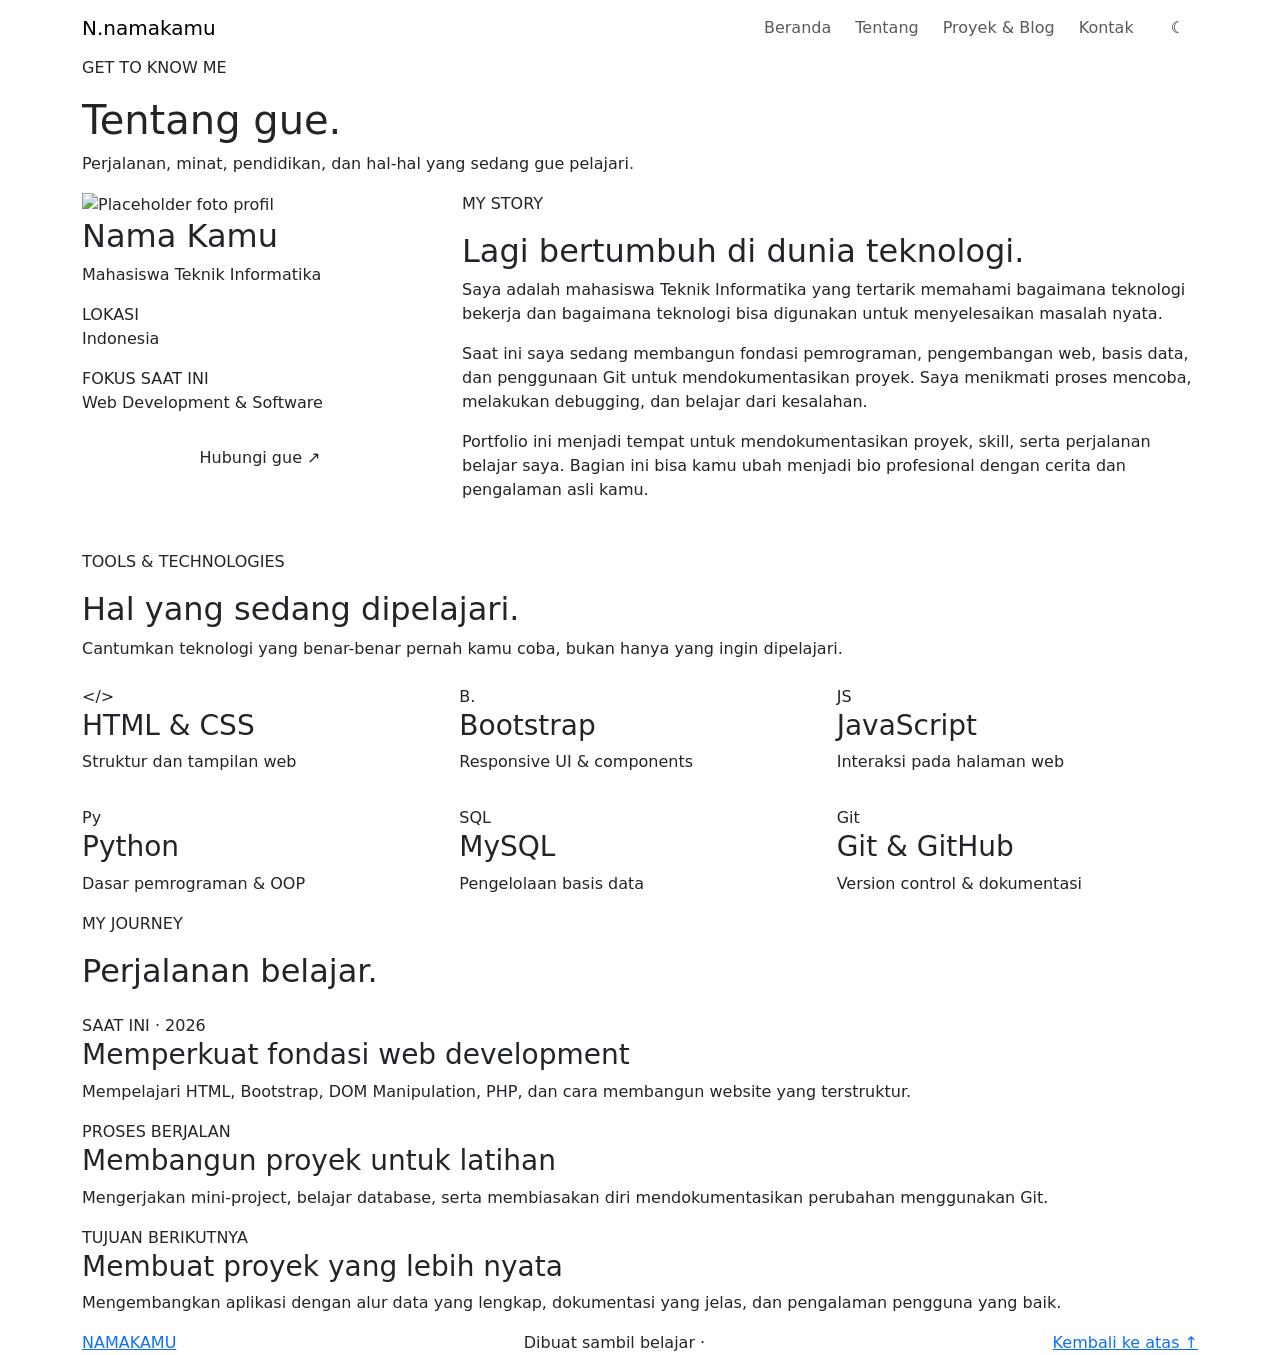
==== about.html @ 3d8d6576 "add file about" ====
<!doctype html>
<html lang="id" data-bs-theme="light">
<head>
  <meta charset="utf-8"><meta name="viewport" content="width=device-width, initial-scale=1">
  <meta name="description" content="Tentang, pendidikan, keahlian, dan perjalanan belajar.">
  <title>Tentang | Nama Kamu — Portfolio</title>
  <link rel="icon" type="image/svg+xml" href="assets/img/favicon.svg">
  <link href="https://cdn.jsdelivr.net/npm/bootstrap@5.3.8/dist/css/bootstrap.min.css" rel="stylesheet">
  <link rel="stylesheet" href="assets/css/style.css">
</head>
<body data-page="about">
  <div class="top-progress" id="topProgress"></div>
  <nav class="navbar navbar-expand-lg site-navbar sticky-top"><div class="container">
    <a class="navbar-brand brand-mark" href="index.html"><span class="brand-symbol">N.</span><span>nama<span class="brand-muted">kamu</span></span></a>
    <button class="navbar-toggler" type="button" data-bs-toggle="collapse" data-bs-target="#mainNav" aria-controls="mainNav" aria-expanded="false" aria-label="Buka navigasi"><span class="navbar-toggler-icon"></span></button>
    <div class="collapse navbar-collapse" id="mainNav"><ul class="navbar-nav ms-auto align-items-lg-center gap-lg-2">
      <li class="nav-item"><a class="nav-link" data-nav="home" href="index.html">Beranda</a></li><li class="nav-item"><a class="nav-link" data-nav="about" href="about.html">Tentang</a></li><li class="nav-item"><a class="nav-link" data-nav="blog" href="blog.html">Proyek & Blog</a></li><li class="nav-item"><a class="nav-link" data-nav="contact" href="kontak.html">Kontak</a></li><li class="nav-item ms-lg-2"><button class="btn btn-theme" type="button" data-theme-toggle aria-label="Ubah tema"><span data-theme-icon>☾</span><span class="d-lg-none ms-2" data-theme-label>Mode gelap</span></button></li>
    </ul></div>
  </div></nav>

  <main>
    <section class="page-hero section-pad"><div class="container"><p class="eyebrow">GET TO KNOW ME</p><h1 class="page-title">Tentang <span class="text-gradient">gue.</span></h1><p class="page-intro">Perjalanan, minat, pendidikan, dan hal-hal yang sedang gue pelajari.</p></div></section>
    <section class="pb-5"><div class="container"><div class="row g-4 align-items-stretch">
      <div class="col-lg-4"><div class="surface-card about-profile h-100"><img src="assets/img/profile-placeholder.svg" alt="Placeholder foto profil" class="about-avatar"><h2>Nama Kamu</h2><p class="muted-copy">Mahasiswa Teknik Informatika</p><div class="profile-divider"></div><p><span class="detail-label">LOKASI</span><br><span>Indonesia</span></p><p><span class="detail-label">FOKUS SAAT INI</span><br><span>Web Development & Software</span></p><a class="btn btn-accent w-100 mt-2" href="kontak.html">Hubungi gue ↗</a></div></div>
      <div class="col-lg-8"><div class="surface-card h-100"><p class="eyebrow">MY STORY</p><h2 class="section-title">Lagi bertumbuh di dunia <span class="text-gradient">teknologi.</span></h2><p>Saya adalah mahasiswa Teknik Informatika yang tertarik memahami bagaimana teknologi bekerja dan bagaimana teknologi bisa digunakan untuk menyelesaikan masalah nyata.</p><p>Saat ini saya sedang membangun fondasi pemrograman, pengembangan web, basis data, dan penggunaan Git untuk mendokumentasikan proyek. Saya menikmati proses mencoba, melakukan debugging, dan belajar dari kesalahan.</p><p class="mb-0">Portfolio ini menjadi tempat untuk mendokumentasikan proyek, skill, serta perjalanan belajar saya. Bagian ini bisa kamu ubah menjadi bio profesional dengan cerita dan pengalaman asli kamu.</p></div></div>
    </div></div></section>

    <section class="section-pad section-tint"><div class="container"><div class="section-heading mb-4"><p class="eyebrow">TOOLS & TECHNOLOGIES</p><h2 class="section-title">Hal yang sedang <span class="text-gradient">dipelajari.</span></h2><p class="section-subtitle">Cantumkan teknologi yang benar-benar pernah kamu coba, bukan hanya yang ingin dipelajari.</p></div><div class="row g-3">
      <div class="col-6 col-md-4"><div class="skill-card"><span class="skill-icon">&lt;/&gt;</span><h3>HTML & CSS</h3><p>Struktur dan tampilan web</p></div></div>
      <div class="col-6 col-md-4"><div class="skill-card"><span class="skill-icon">B.</span><h3>Bootstrap</h3><p>Responsive UI & components</p></div></div>
      <div class="col-6 col-md-4"><div class="skill-card"><span class="skill-icon">JS</span><h3>JavaScript</h3><p>Interaksi pada halaman web</p></div></div>
      <div class="col-6 col-md-4"><div class="skill-card"><span class="skill-icon">Py</span><h3>Python</h3><p>Dasar pemrograman & OOP</p></div></div>
      <div class="col-6 col-md-4"><div class="skill-card"><span class="skill-icon">SQL</span><h3>MySQL</h3><p>Pengelolaan basis data</p></div></div>
      <div class="col-6 col-md-4"><div class="skill-card"><span class="skill-icon">Git</span><h3>Git & GitHub</h3><p>Version control & dokumentasi</p></div></div>
    </div></div></section>

    <section class="section-pad"><div class="container"><div class="section-heading mb-4"><p class="eyebrow">MY JOURNEY</p><h2 class="section-title">Perjalanan <span class="text-gradient">belajar.</span></h2></div><div class="timeline">
      <article class="timeline-item"><span class="timeline-dot"></span><div class="timeline-meta">SAAT INI · 2026</div><h3>Memperkuat fondasi web development</h3><p>Mempelajari HTML, Bootstrap, DOM Manipulation, PHP, dan cara membangun website yang terstruktur.</p></article>
      <article class="timeline-item"><span class="timeline-dot"></span><div class="timeline-meta">PROSES BERJALAN</div><h3>Membangun proyek untuk latihan</h3><p>Mengerjakan mini-project, belajar database, serta membiasakan diri mendokumentasikan perubahan menggunakan Git.</p></article>
      <article class="timeline-item"><span class="timeline-dot"></span><div class="timeline-meta">TUJUAN BERIKUTNYA</div><h3>Membuat proyek yang lebih nyata</h3><p>Mengembangkan aplikasi dengan alur data yang lengkap, dokumentasi yang jelas, dan pengalaman pengguna yang baik.</p></article>
    </div></div></section>
  </main>
  <footer class="site-footer"><div class="container d-flex flex-column flex-md-row align-items-center justify-content-between gap-2"><a class="footer-brand" href="index.html">NAMA<span>KAMU</span></a><p class="mb-0">Dibuat sambil belajar · <span data-year></span></p><a href="#top" class="back-top">Kembali ke atas ↑</a></div></footer>
  <script src="https://cdn.jsdelivr.net/npm/bootstrap@5.3.8/dist/js/bootstrap.bundle.min.js"></script><script src="assets/js/main.js"></script>
</body></html>
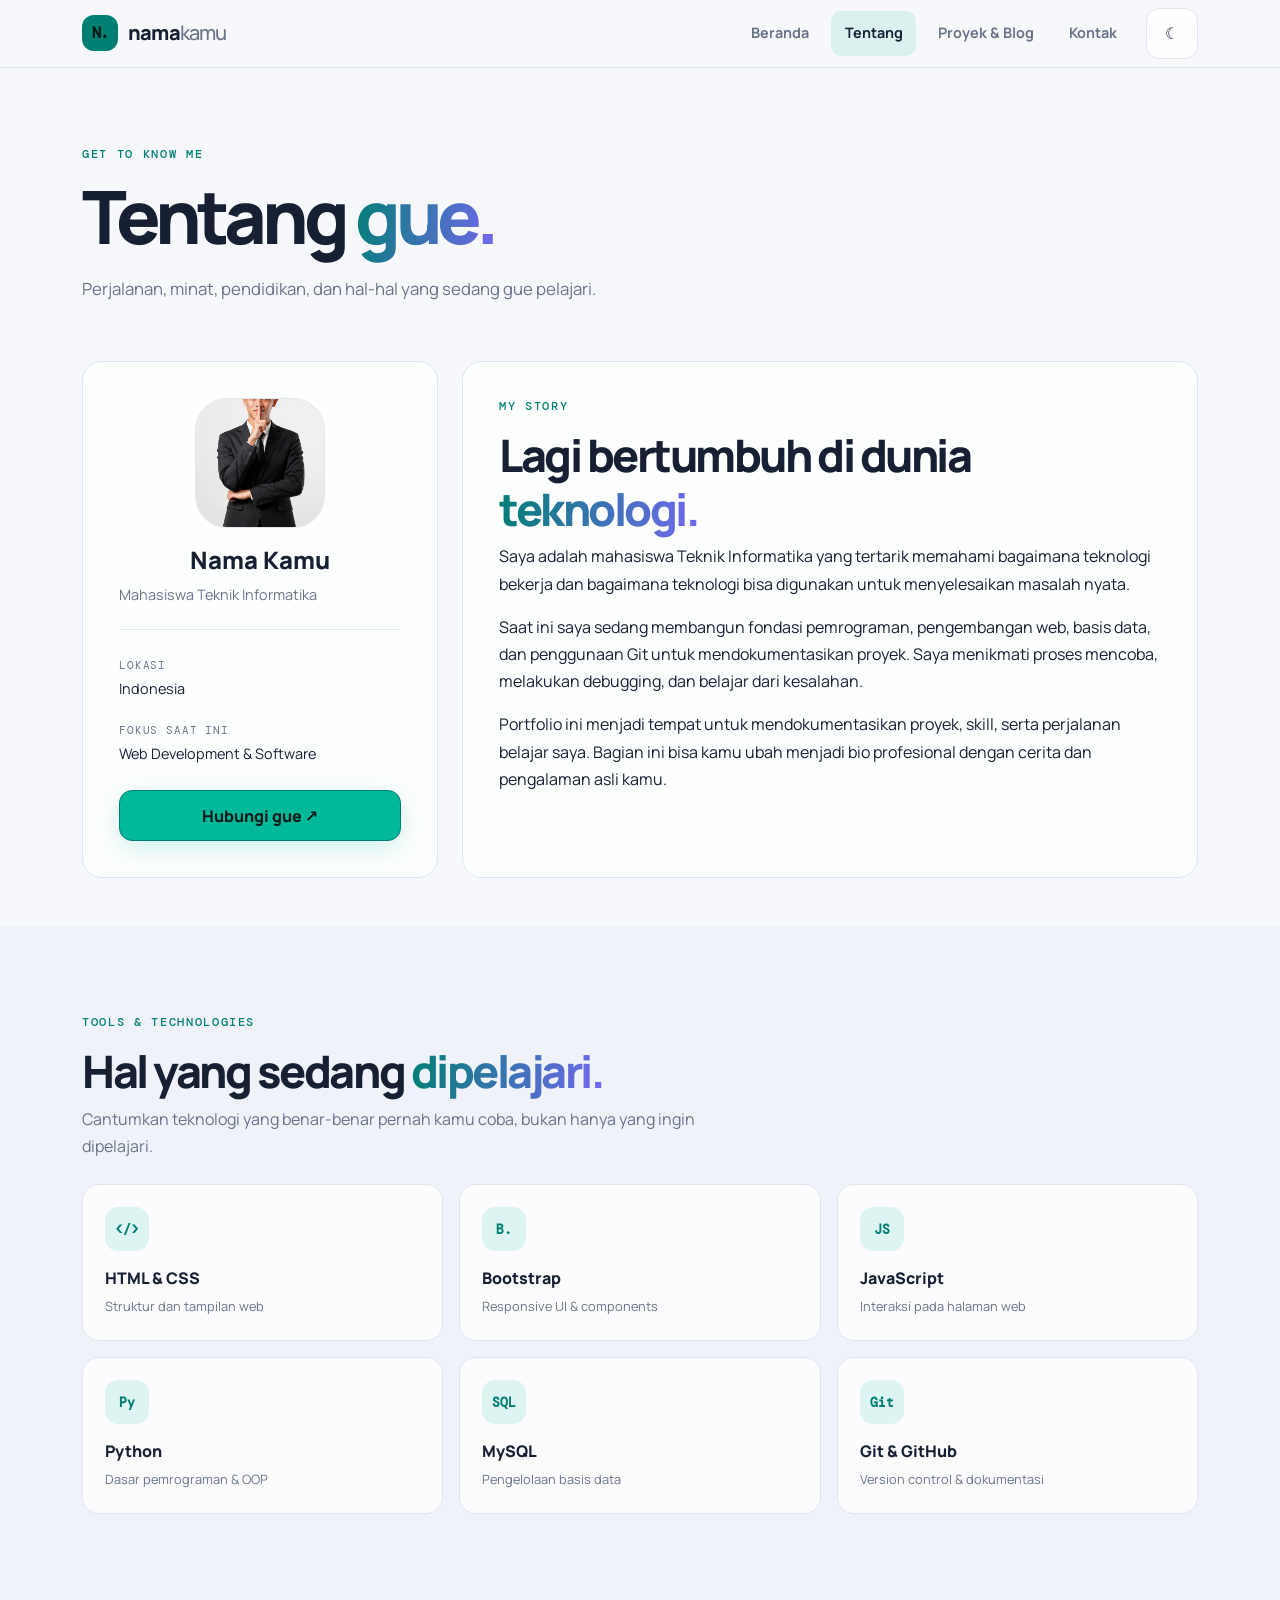
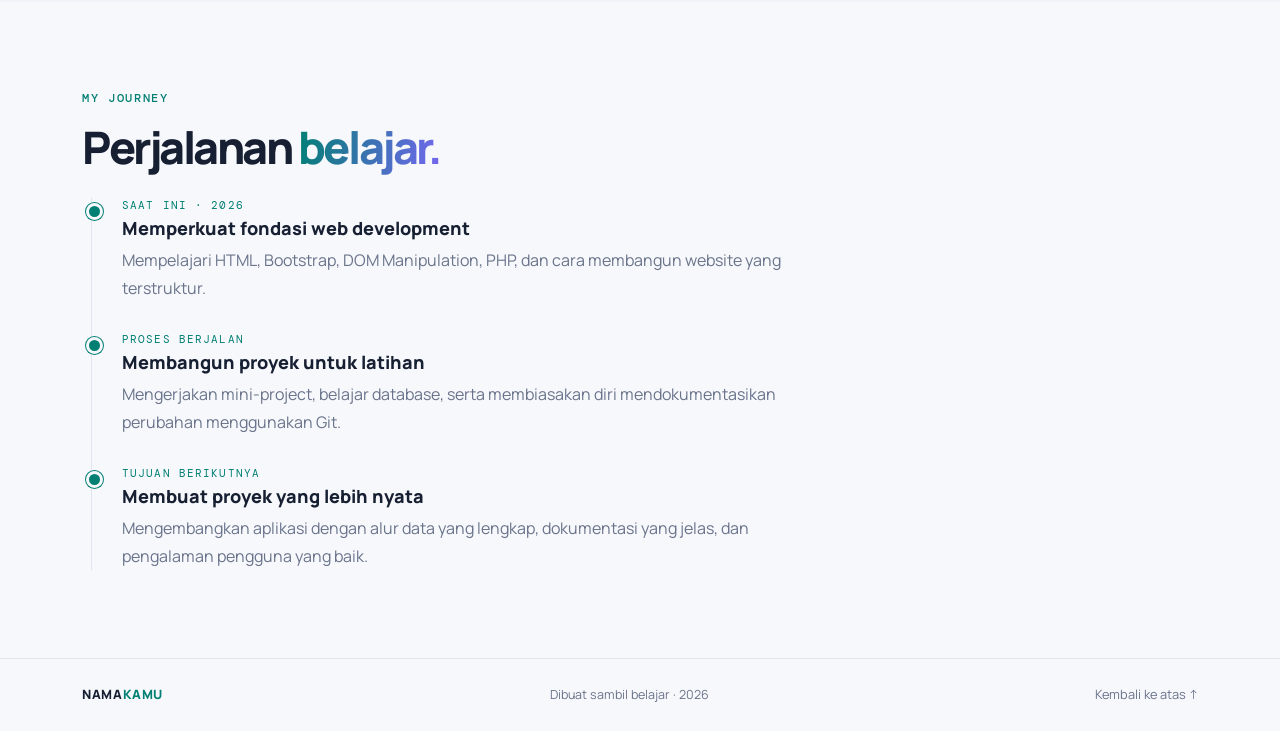
==== commit a7dac7f0: "update CV" ====
--- a/about.html
+++ b/about.html
@@ -4,7 +4,7 @@
   <meta charset="utf-8"><meta name="viewport" content="width=device-width, initial-scale=1">
   <meta name="description" content="Tentang, pendidikan, keahlian, dan perjalanan belajar.">
   <title>Tentang | Nama Kamu — Portfolio</title>
-  <link rel="icon" type="image/svg+xml" href="assets/img/favicon.svg">
+  <link rel="icon" type="image/svg+xml" href="assets/img/logo.webp">
   <link href="https://cdn.jsdelivr.net/npm/bootstrap@5.3.8/dist/css/bootstrap.min.css" rel="stylesheet">
   <link rel="stylesheet" href="assets/css/style.css">
 </head>
@@ -21,7 +21,7 @@
   <main>
     <section class="page-hero section-pad"><div class="container"><p class="eyebrow">GET TO KNOW ME</p><h1 class="page-title">Tentang <span class="text-gradient">gue.</span></h1><p class="page-intro">Perjalanan, minat, pendidikan, dan hal-hal yang sedang gue pelajari.</p></div></section>
     <section class="pb-5"><div class="container"><div class="row g-4 align-items-stretch">
-      <div class="col-lg-4"><div class="surface-card about-profile h-100"><img src="assets/img/profile-placeholder.svg" alt="Placeholder foto profil" class="about-avatar"><h2>Nama Kamu</h2><p class="muted-copy">Mahasiswa Teknik Informatika</p><div class="profile-divider"></div><p><span class="detail-label">LOKASI</span><br><span>Indonesia</span></p><p><span class="detail-label">FOKUS SAAT INI</span><br><span>Web Development & Software</span></p><a class="btn btn-accent w-100 mt-2" href="kontak.html">Hubungi gue ↗</a></div></div>
+      <div class="col-lg-4"><div class="surface-card about-profile h-100"><img src="assets/img/foto-diri.webp" alt="Placeholder foto profil" class="about-avatar"><h2>Nama Kamu</h2><p class="muted-copy">Mahasiswa Teknik Informatika</p><div class="profile-divider"></div><p><span class="detail-label">LOKASI</span><br><span>Indonesia</span></p><p><span class="detail-label">FOKUS SAAT INI</span><br><span>Web Development & Software</span></p><a class="btn btn-accent w-100 mt-2" href="kontak.html">Hubungi gue ↗</a></div></div>
       <div class="col-lg-8"><div class="surface-card h-100"><p class="eyebrow">MY STORY</p><h2 class="section-title">Lagi bertumbuh di dunia <span class="text-gradient">teknologi.</span></h2><p>Saya adalah mahasiswa Teknik Informatika yang tertarik memahami bagaimana teknologi bekerja dan bagaimana teknologi bisa digunakan untuk menyelesaikan masalah nyata.</p><p>Saat ini saya sedang membangun fondasi pemrograman, pengembangan web, basis data, dan penggunaan Git untuk mendokumentasikan proyek. Saya menikmati proses mencoba, melakukan debugging, dan belajar dari kesalahan.</p><p class="mb-0">Portfolio ini menjadi tempat untuk mendokumentasikan proyek, skill, serta perjalanan belajar saya. Bagian ini bisa kamu ubah menjadi bio profesional dengan cerita dan pengalaman asli kamu.</p></div></div>
     </div></div></section>
 
--- a/assets/css/style.css
+++ b/assets/css/style.css
@@ -0,0 +1,124 @@
+@import url('https://fonts.googleapis.com/css2?family=DM+Mono:wght@400;500&family=Manrope:wght@400;500;600;700;800&display=swap');
+
+:root {
+  --site-bg: #f7f8fc;
+  --section-bg: #f0f2f9;
+  --card-bg: rgba(255,255,255,.82);
+  --nav-bg: rgba(247,248,252,.88);
+  --text: #172033;
+  --muted: #69738a;
+  --line: #e1e5ef;
+  --accent: #007f72;
+  --accent-bright: #00b99b;
+  --accent-soft: rgba(0,185,155,.12);
+  --purple: #7467f0;
+  --shadow: 0 20px 60px rgba(35,46,80,.09);
+}
+:root[data-bs-theme="dark"] {
+  --site-bg: #0b1020;
+  --section-bg: #10172b;
+  --card-bg: rgba(21,29,51,.92);
+  --nav-bg: rgba(11,16,32,.88);
+  --text: #edf2ff;
+  --muted: #a3aec6;
+  --line: #28324a;
+  --accent: #55e1c4;
+  --accent-bright: #55e1c4;
+  --accent-soft: rgba(85,225,196,.12);
+  --purple: #9e94ff;
+  --shadow: 0 20px 60px rgba(0,0,0,.2);
+  color-scheme: dark;
+}
+* { box-sizing: border-box; }
+html { scroll-behavior: smooth; scroll-padding-top: 88px; }
+body { margin: 0; background: var(--site-bg); color: var(--text); font-family: 'Manrope', system-ui, -apple-system, sans-serif; line-height: 1.7; transition: background .25s ease, color .25s ease; }
+a { color: inherit; }
+::selection { background: rgba(0,185,155,.25); }
+.top-progress { position: fixed; z-index: 1100; top: 0; left: 0; height: 3px; width: 0; background: linear-gradient(90deg,var(--accent-bright),var(--purple)); }
+.site-navbar { background: var(--nav-bg); backdrop-filter: blur(18px); border-bottom: 1px solid var(--line); }
+.brand-mark { display: inline-flex; align-items: center; gap: 10px; font-weight: 800; letter-spacing: -.04em; color: var(--text); }
+.brand-mark:hover { color: var(--text); }
+.brand-symbol { display: inline-grid; place-items: center; width: 36px; height: 36px; border-radius: 12px; background: var(--accent); color: #071b1b; font-family: 'DM Mono', monospace; font-size: 15px; }
+.brand-muted { color: var(--muted); font-weight: 500; }
+.navbar-nav .nav-link { padding: .65rem .85rem !important; font-size: .9rem; font-weight: 700; color: var(--muted); border-radius: 10px; }
+.navbar-nav .nav-link:hover, .navbar-nav .nav-link.active { color: var(--text); background: var(--accent-soft); }
+.btn-theme { border: 1px solid var(--line); color: var(--text); background: var(--card-bg); border-radius: 12px; min-width: 42px; min-height: 42px; }
+.btn-theme:hover { border-color: var(--accent); color: var(--text); }
+.navbar-toggler { border-color: var(--line); }
+:root[data-bs-theme="dark"] .navbar-toggler-icon { filter: invert(1); }
+.section-pad { padding: 88px 0; }
+.hero-section { position: relative; overflow: hidden; padding: 84px 0 70px; }
+.hero-section::before { content: ''; position: absolute; width: 520px; height: 520px; border-radius: 50%; right: -180px; top: -170px; background: radial-gradient(circle,rgba(0,185,155,.13),transparent 68%); pointer-events: none; }
+.eyebrow { color: var(--accent); font: 500 .74rem/1.5 'DM Mono', monospace; letter-spacing: .14em; margin-bottom: 12px; }
+.status-dot { display: inline-block; width: 8px; height: 8px; flex-shrink: 0; border-radius: 50%; background: #23c89a; box-shadow: 0 0 0 4px rgba(35,200,154,.13); }
+.hero-section .eyebrow { display: inline-flex; align-items: center; gap: 10px; padding: 9px 13px; border: 1px solid var(--line); border-radius: 99px; background: var(--card-bg); letter-spacing: .06em; font-size: .68rem; }
+.hero-kicker { font-size: 1.05rem; color: var(--muted); font-weight: 700; }
+.hero-title { font-size: clamp(2.6rem,5.5vw,4.65rem); font-weight: 800; letter-spacing: -.065em; line-height: 1.12; max-width: 760px; }
+.text-gradient { background: linear-gradient(100deg,var(--accent),var(--purple)); -webkit-background-clip: text; background-clip: text; color: transparent; }
+.typed-wrap { color: var(--muted); font-size: .78em; letter-spacing: -.045em; }
+.typing-caret { display: inline-block; color: var(--accent); margin-left: 3px; animation: blink 1s steps(2,start) infinite; }
+@keyframes blink { to { visibility: hidden; } }
+.hero-copy { max-width: 610px; color: var(--muted); font-size: 1.02rem; }
+.btn { font-weight: 800; border-radius: 13px; padding: .78rem 1.1rem; transition: transform .2s ease, box-shadow .2s ease; }
+.btn:hover { transform: translateY(-2px); }
+.btn-accent { border: 1px solid var(--accent); color: #071b1b; background: var(--accent-bright); box-shadow: 0 8px 25px rgba(0,185,155,.18); }
+:root[data-bs-theme="dark"] .btn-accent { color: #071b1b; }
+.btn-accent:hover, .btn-accent:focus { color: #071b1b; background: var(--accent); border-color: var(--accent); box-shadow: 0 12px 30px rgba(0,185,155,.22); }
+.btn-outline-soft { border: 1px solid var(--line); background: var(--card-bg); color: var(--text); }
+.btn-outline-soft:hover { border-color: var(--accent); color: var(--text); background: var(--accent-soft); }
+.social-row { display: flex; align-items: center; gap: 12px; flex-wrap: wrap; font-size: .88rem; font-weight: 700; }
+.social-row a { color: var(--muted); text-decoration: none; }
+.social-row a:hover, .text-link:hover { color: var(--accent); }
+.social-separator { color: var(--line); }
+.hero-visual { position: relative; width: min(100%,400px); min-height: 425px; display: grid; place-items: center; }
+.visual-orbit { position: absolute; border: 1px solid var(--line); border-radius: 50%; transform: rotate(-25deg); }
+.orbit-one { width: 375px; height: 340px; }
+.orbit-two { width: 320px; height: 390px; border-color: rgba(116,103,240,.32); transform: rotate(35deg); }
+.profile-card { position: relative; z-index: 2; width: min(78%,300px); overflow: hidden; border: 1px solid var(--line); border-radius: 24px; background: var(--card-bg); backdrop-filter: blur(20px); box-shadow: var(--shadow); transform: rotate(2deg); }
+.profile-card-top { height: 38px; padding: 0 13px; display: flex; align-items: center; gap: 5px; border-bottom: 1px solid var(--line); }
+.profile-card-top > span { width: 7px; height: 7px; border-radius: 50%; background: #ff7f79; }
+.profile-card-top > span:nth-child(2) { background: #f7c65c; }.profile-card-top > span:nth-child(3) { background: #4bcea7; }
+.profile-card-top small { margin-left: auto; font: 10px 'DM Mono',monospace; letter-spacing: .08em; color: var(--muted); }
+.profile-photo { display: block; width: 100%; height: 190px; object-fit: cover; background: linear-gradient(135deg,#d4faf0,#e1deff); }
+.profile-card-body { padding: 21px; }
+.mini-label { color: var(--accent); font: 500 .65rem 'DM Mono',monospace; letter-spacing: .13em; }
+.profile-card-body h2 { margin: 7px 0 2px; font-size: 1.55rem; font-weight: 800; letter-spacing: -.05em; }
+.profile-card-body p { margin-bottom: 15px; color: var(--muted); font-size: .8rem; }
+.mini-chip-row { display: flex; flex-wrap: wrap; gap: 6px; }
+.mini-chip-row span, .tag-row span { padding: 4px 8px; border: 1px solid var(--line); border-radius: 7px; color: var(--muted); font: .65rem 'DM Mono',monospace; }
+.floating-note { position: absolute; z-index: 4; display: flex; align-items: center; gap: 10px; padding: 12px 14px; border: 1px solid var(--line); border-radius: 15px; background: var(--card-bg); box-shadow: var(--shadow); font-size: .75rem; }
+.note-code { top: 36px; right: -4px; }.note-icon { display: grid; place-items: center; width: 37px; height: 37px; background: var(--accent-soft); color: var(--accent); border-radius: 11px; font: 700 .95rem 'DM Mono',monospace; }
+.floating-note strong, .floating-note small { display: block; }.floating-note small { color: var(--muted); margin-top: 1px; }.note-status { bottom: 36px; left: -14px; }
+.stats-panel { overflow: hidden; border: 1px solid var(--line); background: var(--card-bg); border-radius: 18px; box-shadow: var(--shadow); }
+.stat-item { padding: 23px 12px; display: flex; flex-direction: column; gap: 3px; }.stat-item + .stat-item { border-left: 1px solid var(--line); }.stat-item strong { font-size: 1.65rem; letter-spacing: -.05em; }.stat-item span { color: var(--muted); font-size: .76rem; }
+.section-tint { background: var(--section-bg); }
+.section-title { font-size: clamp(1.85rem,4vw,2.8rem); font-weight: 800; letter-spacing: -.055em; line-height: 1.2; }
+.section-subtitle, .muted-copy { color: var(--muted); }
+.section-subtitle { max-width: 670px; }
+.text-link { display: inline-flex; align-items: center; gap: 8px; font-weight: 800; font-size: .88rem; text-decoration: none; color: var(--text); transition: color .2s ease; }
+.project-card { overflow: hidden; border: 1px solid var(--line); border-radius: 19px; background: var(--card-bg); box-shadow: 0 4px 20px rgba(20,32,60,.025); transition: transform .25s ease, box-shadow .25s ease, border-color .25s ease; }
+.project-card:hover { transform: translateY(-6px); border-color: rgba(0,185,155,.45); box-shadow: var(--shadow); }
+.project-art { position: relative; height: 205px; display: grid; place-items: center; overflow: hidden; }
+.art-purple { background: linear-gradient(135deg,#dfdcff,#c6c7ff); }.art-green { background: linear-gradient(135deg,#c7f6e7,#b4ebdc); }.art-orange { background: linear-gradient(135deg,#ffe1c7,#ffd2bc); }.art-blue { background: linear-gradient(135deg,#c5e7ff,#d9ddff); }.art-yellow { background: linear-gradient(135deg,#fff0ba,#ffe0a4); }.art-pink { background: linear-gradient(135deg,#ffd5e7,#dfd5ff); }
+.art-label { position: absolute; top: 15px; left: 16px; font: 500 .62rem 'DM Mono',monospace; color: #24304b; letter-spacing: .1em; }
+.art-window { width: 68%; min-height: 122px; border: 1px solid rgba(45,45,88,.17); border-radius: 11px; background: rgba(255,255,255,.75); box-shadow: 0 15px 25px rgba(61,58,120,.12); padding: 12px; transform: rotate(-3deg); }
+.art-window i { display: inline-block; width: 5px; height: 5px; margin-right: 3px; border-radius: 50%; background: #a9a7df; }.art-lines { width: 52%; height: 8px; margin: 15px 0 10px; border-radius: 10px; background: #9692e9; }.art-blocks { display: flex; gap: 7px; }.art-blocks b { display: block; height: 36px; flex: 1; border-radius: 5px; background: #e5e2ff; }.art-blocks b:nth-child(2) { background: #b7eee1; }.art-blocks b:nth-child(3) { background: #ffd3b6; }
+.terminal-art { width: 72%; padding: 18px; border-radius: 11px; background: #142a2a; color: #e1fff4; box-shadow: 0 15px 26px rgba(30,90,75,.2); font: .69rem/1.9 'DM Mono',monospace; transform: rotate(2deg); }.terminal-art > span { color: #59e3ac; }.terminal-art > b { color: #82cfc0; font-weight: 400; }.terminal-row { height: 5px; margin-top: 8px; border-radius: 9px; background: #315957; width: 90%; }.terminal-row.short { width: 58%; }
+.book-art { position: relative; width: 170px; height: 135px; }.book { position: absolute; bottom: 5px; width: 69px; height: 100px; border-radius: 4px 8px 8px 4px; box-shadow: 7px 8px 10px rgba(91,51,28,.15); border-left: 7px solid rgba(0,0,0,.12); }.book-a { left: 10px; transform: rotate(-12deg); background: #5147a5; }.book-b { left: 53px; bottom: 10px; transform: rotate(1deg); background: #f8a56b; }.book-c { left: 98px; transform: rotate(12deg); background: #3a8f80; }
+.browser-art { width: 69%; height: 127px; position: relative; background: rgba(255,255,255,.85); border: 1px solid rgba(43,61,97,.16); border-radius: 10px; box-shadow: 0 14px 24px rgba(43,61,97,.12); transform: rotate(3deg); }.browser-head { height: 18px; border-bottom: 1px solid #dfe3ee; }.browser-avatar { margin: 15px; float: left; width: 42px; height: 42px; border-radius: 50%; background: linear-gradient(135deg,#a7e9d8,#aba2f5); }.browser-lines { padding-top: 16px; }.browser-lines i { display: block; width: 54%; height: 5px; border-radius: 9px; background: #ccd2e6; margin-bottom: 7px; }.browser-lines i:first-child { width: 70%; background: #8c85e7; }
+.notes-art { display: flex; flex-direction: column; width: 62%; min-height: 123px; padding: 15px 20px; border-radius: 8px; background: #fffdf5; color: #32384b; box-shadow: 0 12px 22px rgba(101,78,28,.12); transform: rotate(-3deg); }.notes-art b { font: 1.15rem 'DM Mono',monospace; color: #8475d6; }.notes-art span { font-weight: 800; font-size: .85rem; margin-bottom: 6px; }.notes-art i { display: block; width: 90%; height: 4px; background: #e8e4d5; border-radius: 5px; margin: 4px 0; }.notes-art i:last-child { width: 60%; }
+.project-content { padding: 21px; }.tag-row { display: flex; gap: 6px; flex-wrap: wrap; margin-bottom: 13px; }.project-content h2, .project-content h3 { font-size: 1.15rem; letter-spacing: -.025em; font-weight: 800; }.project-content p { min-height: 70px; color: var(--muted); font-size: .87rem; }.project-actions { display: flex; justify-content: space-between; align-items: center; flex-wrap: wrap; gap: 12px; margin-top: 18px; }.code-link { font-size: .78rem; color: var(--muted); text-decoration: none; }
+.quote-card { padding: 30px; border-radius: 21px; background: var(--card-bg); border: 1px solid var(--line); }.quote-mark { color: var(--accent); display: block; font-size: 4rem; height: 50px; line-height: 1; font-family: Georgia,serif; }.quote-card p { font-size: 1.25rem; line-height: 1.5; font-weight: 800; letter-spacing: -.03em; }.quote-caption { color: var(--muted); font: .72rem 'DM Mono',monospace; }
+.contact-banner { padding: clamp(25px,5vw,48px); border: 1px solid var(--line); border-radius: 24px; background: linear-gradient(115deg,var(--card-bg),var(--accent-soft)); }
+.contact-banner h2 { font-size: clamp(1.5rem,3vw,2.25rem); font-weight: 800; letter-spacing: -.05em; }
+.site-footer { border-top: 1px solid var(--line); padding: 25px 0; font-size: .8rem; color: var(--muted); }.footer-brand { text-decoration: none; font-weight: 800; letter-spacing: .05em; color: var(--text); }.footer-brand span { color: var(--accent); }.site-footer p { font-size: .78rem; }.back-top { color: var(--muted); text-decoration: none; }.back-top:hover { color: var(--accent); }
+.page-hero { padding: 78px 0 42px; }.page-title { font-size: clamp(2.7rem,6vw,4.6rem); font-weight: 800; letter-spacing: -.07em; line-height: 1.1; }.page-intro { max-width: 650px; color: var(--muted); font-size: 1.05rem; margin-top: 18px; }
+.surface-card { border: 1px solid var(--line); border-radius: 20px; padding: clamp(22px,3.5vw,36px); background: var(--card-bg); }.about-profile { text-align: center; }.about-avatar { width: 130px; height: 130px; object-fit: cover; border-radius: 32px; border: 1px solid var(--line); margin: 0 auto 18px; }.about-profile h2 { font-size: 1.5rem; font-weight: 800; }.profile-divider { height: 1px; background: var(--line); margin: 22px 0; }.about-profile p { text-align: left; font-size: .9rem; }.detail-label { color: var(--muted); font: .67rem 'DM Mono',monospace; letter-spacing: .08em; }
+.skill-card { height: 100%; padding: 22px; border: 1px solid var(--line); border-radius: 17px; background: var(--card-bg); transition: transform .2s ease,border-color .2s ease; }.skill-card:hover { transform: translateY(-4px); border-color: var(--accent); }.skill-icon { display: grid; place-items: center; width: 44px; height: 44px; margin-bottom: 18px; border-radius: 13px; color: var(--accent); background: var(--accent-soft); font: 700 .82rem 'DM Mono',monospace; }.skill-card h3 { font-size: 1rem; font-weight: 800; }.skill-card p { color: var(--muted); font-size: .8rem; margin: 0; }
+.timeline { max-width: 800px; border-left: 1px solid var(--line); margin-left: 9px; padding-left: 30px; }.timeline-item { position: relative; padding-bottom: 30px; }.timeline-item:last-child { padding-bottom: 0; }.timeline-dot { position: absolute; left: -36px; top: 5px; width: 11px; height: 11px; border: 3px solid var(--site-bg); box-sizing: content-box; border-radius: 50%; background: var(--accent); box-shadow: 0 0 0 1px var(--accent); }.timeline-meta { font: .7rem 'DM Mono',monospace; letter-spacing: .1em; color: var(--accent); margin-bottom: 6px; }.timeline-item h3 { font-size: 1.13rem; font-weight: 800; }.timeline-item p { color: var(--muted); margin-bottom: 0; max-width: 680px; }
+.filter-toolbar { border-bottom: 1px solid var(--line); padding-bottom: 20px; }.filter-group { display: flex; flex-wrap: wrap; gap: 8px; }.filter-btn { border: 1px solid var(--line); border-radius: 999px; padding: 8px 15px; color: var(--muted); background: var(--card-bg); font-size: .82rem; font-weight: 800; }.filter-btn:hover,.filter-btn.is-active { border-color: var(--accent); color: var(--text); background: var(--accent-soft); }.project-item[hidden] { display: none !important; }.empty-state { padding: 28px; text-align: center; border: 1px dashed var(--line); border-radius: 16px; color: var(--muted); }
+.contact-info-card { padding: clamp(22px,3.5vw,36px); border: 1px solid var(--line); border-radius: 20px; background: var(--section-bg); }.contact-info-card h2 { font-size: 1.5rem; font-weight: 800; }.contact-detail { display: flex; align-items: center; gap: 13px; padding: 18px 0; border-bottom: 1px solid var(--line); }.contact-icon { display: grid; place-items: center; flex: 0 0 42px; height: 42px; border: 1px solid var(--line); border-radius: 12px; color: var(--accent); background: var(--card-bg); font: 700 .83rem 'DM Mono',monospace; }.contact-detail div { min-width: 0; flex: 1; }.contact-detail small { display: block; font: .65rem 'DM Mono',monospace; color: var(--muted); letter-spacing: .1em; margin-bottom: 3px; }.contact-detail a { text-decoration: none; font-size: .84rem; font-weight: 800; overflow-wrap: anywhere; }.contact-detail a:hover { color: var(--accent); }.copy-btn { border: 1px solid var(--line); border-radius: 9px; color: var(--muted); background: var(--card-bg); width: 35px; height: 35px; }.copy-btn:hover { color: var(--accent); border-color: var(--accent); }.availability-note { display: flex; align-items: center; gap: 10px; margin-top: 24px; padding: 13px; border-radius: 12px; background: var(--accent-soft); color: var(--text); font-size: .78rem; }.copy-feedback { color: var(--accent); margin-top: 9px; }
+.form-label { font-size: .83rem; font-weight: 800; }.custom-input { border-color: var(--line); border-radius: 12px; padding: 12px 14px; background-color: var(--site-bg); color: var(--text); }.custom-input:focus { background-color: var(--site-bg); color: var(--text); border-color: var(--accent); box-shadow: 0 0 0 .2rem var(--accent-soft); }.custom-input::placeholder { color: var(--muted); opacity: .75; }.form-control.is-invalid,.was-validated .form-control:invalid { border-color: #dc5261; }
+@media (max-width: 991.98px) { .section-pad { padding: 68px 0; }.hero-section { padding-top: 58px; }.hero-visual { min-height: 385px; }.note-code { right: 0; }.note-status { left: 0; }.navbar-collapse { padding: 10px 0 14px; }.navbar-nav .nav-link { padding-left: 12px !important; } }
+@media (max-width: 575.98px) { .section-pad { padding: 55px 0; }.hero-section { padding-top: 42px; }.hero-title { font-size: clamp(2.45rem,12vw,3.55rem); }.hero-visual { min-height: 350px; }.profile-card { width: 76%; }.profile-photo { height: 160px; }.orbit-one { width: 300px; height: 290px; }.orbit-two { width: 260px; height: 330px; }.floating-note { padding: 9px 10px; }.note-code { top: 20px; right: -2px; }.note-status { bottom: 22px; left: -2px; }.stat-item { padding: 18px 5px; }.stat-item strong { font-size: 1.3rem; }.stat-item span { font-size: .65rem; }.project-content p { min-height: 0; }.page-hero { padding: 54px 0 30px; } }
+@media (prefers-reduced-motion: reduce) { *,*::before,*::after { scroll-behavior: auto !important; animation-duration: .01ms !important; animation-iteration-count: 1 !important; transition-duration: .01ms !important; } }
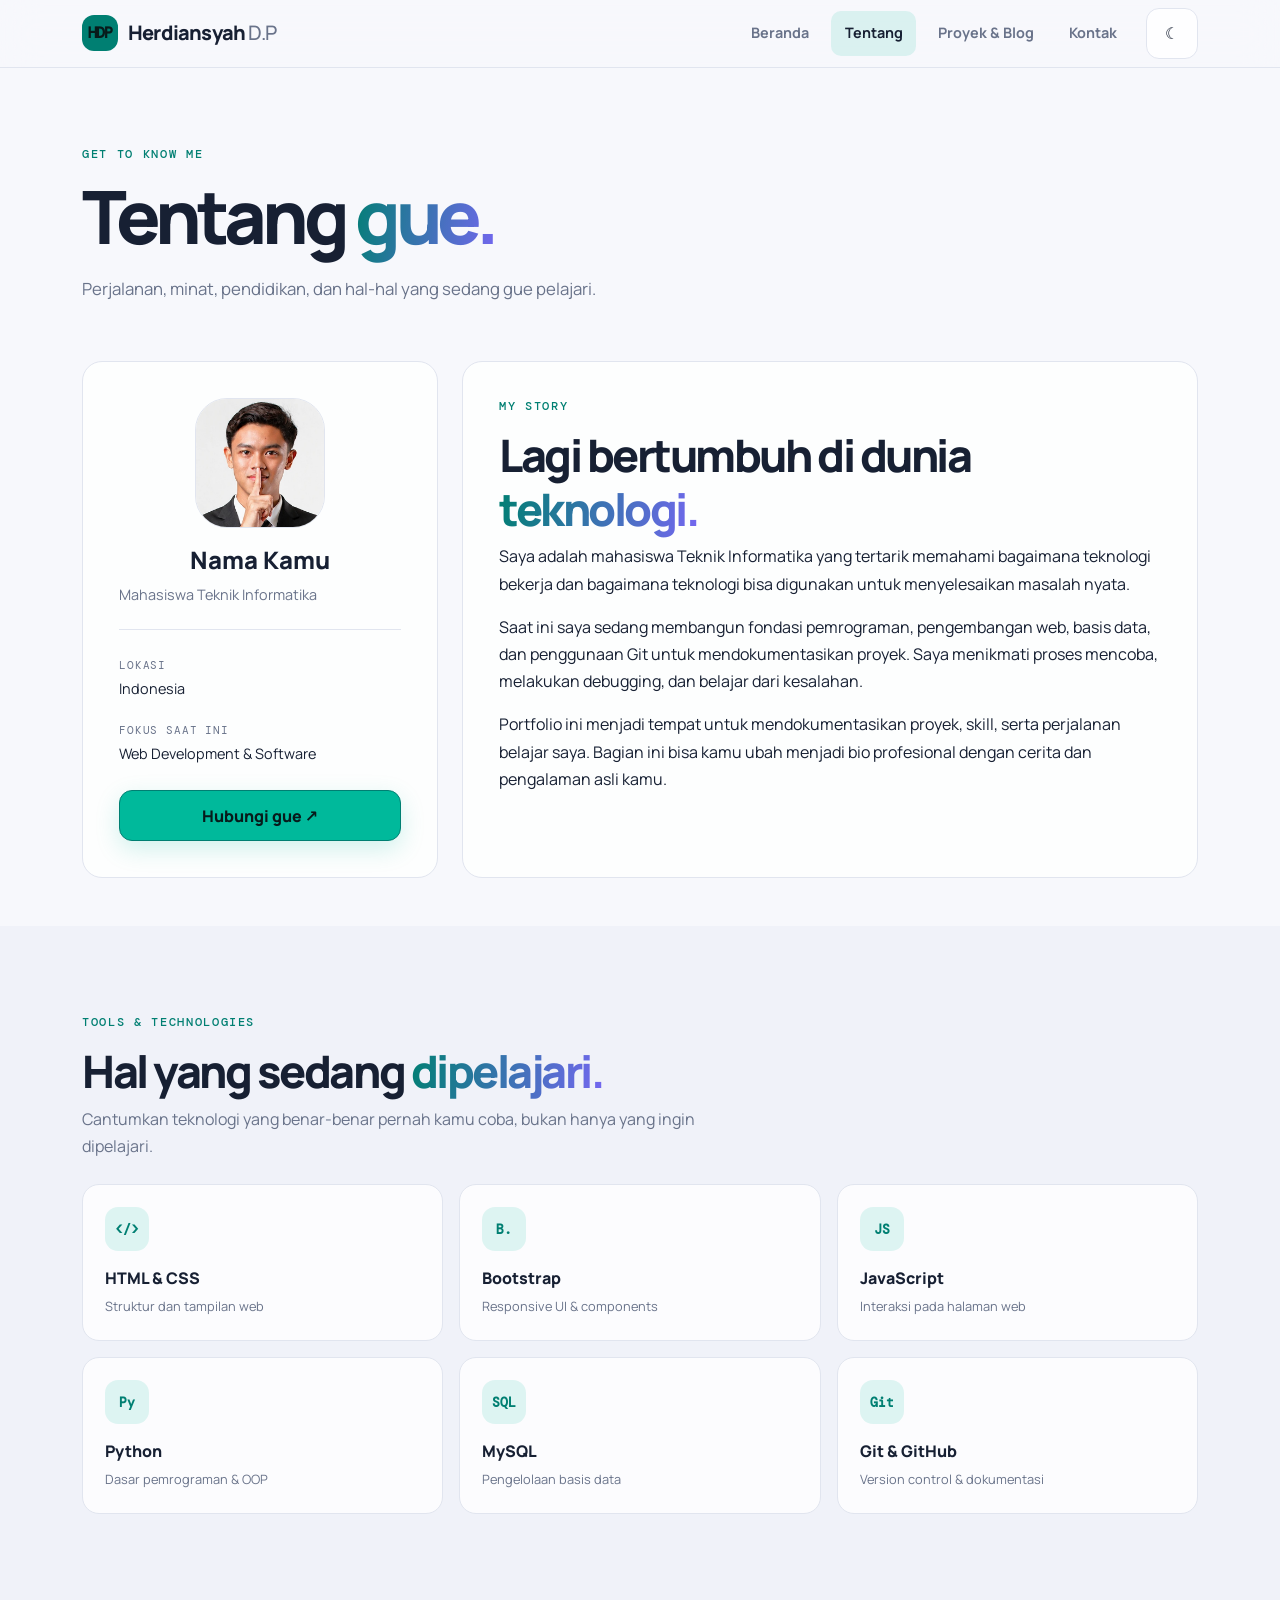
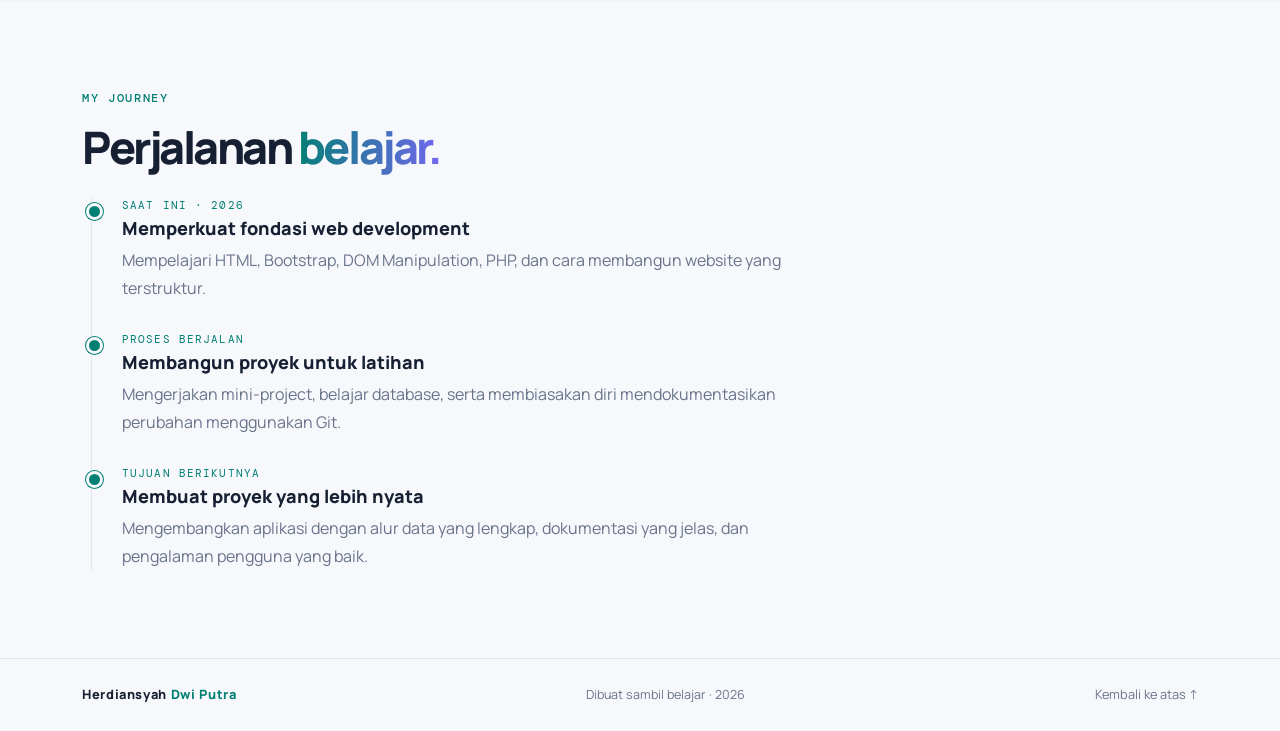
==== commit 66042af3: "update about" ====
--- a/about.html
+++ b/about.html
@@ -3,15 +3,15 @@
 <head>
   <meta charset="utf-8"><meta name="viewport" content="width=device-width, initial-scale=1">
   <meta name="description" content="Tentang, pendidikan, keahlian, dan perjalanan belajar.">
-  <title>Tentang | Nama Kamu — Portfolio</title>
-  <link rel="icon" type="image/svg+xml" href="assets/img/logo.webp">
+  <title>Tentang | CV — Portfolio</title>
+  <link rel="icon" type="image/svg+xml" href="assets/img/logo.svg">
   <link href="https://cdn.jsdelivr.net/npm/bootstrap@5.3.8/dist/css/bootstrap.min.css" rel="stylesheet">
   <link rel="stylesheet" href="assets/css/style.css">
 </head>
 <body data-page="about">
   <div class="top-progress" id="topProgress"></div>
   <nav class="navbar navbar-expand-lg site-navbar sticky-top"><div class="container">
-    <a class="navbar-brand brand-mark" href="index.html"><span class="brand-symbol">N.</span><span>nama<span class="brand-muted">kamu</span></span></a>
+    <a class="navbar-brand brand-mark" href="index.html"><span class="brand-symbol">HDP</span><span>Herdiansyah <span class="brand-muted">D.P</span></span></a>
     <button class="navbar-toggler" type="button" data-bs-toggle="collapse" data-bs-target="#mainNav" aria-controls="mainNav" aria-expanded="false" aria-label="Buka navigasi"><span class="navbar-toggler-icon"></span></button>
     <div class="collapse navbar-collapse" id="mainNav"><ul class="navbar-nav ms-auto align-items-lg-center gap-lg-2">
       <li class="nav-item"><a class="nav-link" data-nav="home" href="index.html">Beranda</a></li><li class="nav-item"><a class="nav-link" data-nav="about" href="about.html">Tentang</a></li><li class="nav-item"><a class="nav-link" data-nav="blog" href="blog.html">Proyek & Blog</a></li><li class="nav-item"><a class="nav-link" data-nav="contact" href="kontak.html">Kontak</a></li><li class="nav-item ms-lg-2"><button class="btn btn-theme" type="button" data-theme-toggle aria-label="Ubah tema"><span data-theme-icon>☾</span><span class="d-lg-none ms-2" data-theme-label>Mode gelap</span></button></li>
@@ -40,6 +40,6 @@
       <article class="timeline-item"><span class="timeline-dot"></span><div class="timeline-meta">TUJUAN BERIKUTNYA</div><h3>Membuat proyek yang lebih nyata</h3><p>Mengembangkan aplikasi dengan alur data yang lengkap, dokumentasi yang jelas, dan pengalaman pengguna yang baik.</p></article>
     </div></div></section>
   </main>
-  <footer class="site-footer"><div class="container d-flex flex-column flex-md-row align-items-center justify-content-between gap-2"><a class="footer-brand" href="index.html">NAMA<span>KAMU</span></a><p class="mb-0">Dibuat sambil belajar · <span data-year></span></p><a href="#top" class="back-top">Kembali ke atas ↑</a></div></footer>
+  <footer class="site-footer"><div class="container d-flex flex-column flex-md-row align-items-center justify-content-between gap-2"><a class="footer-brand" href="index.html">Herdiansyah <span>Dwi Putra</span></a><p class="mb-0">Dibuat sambil belajar · <span data-year></span></p><a href="#top" class="back-top">Kembali ke atas ↑</a></div></footer>
   <script src="https://cdn.jsdelivr.net/npm/bootstrap@5.3.8/dist/js/bootstrap.bundle.min.js"></script><script src="assets/js/main.js"></script>
 </body></html>
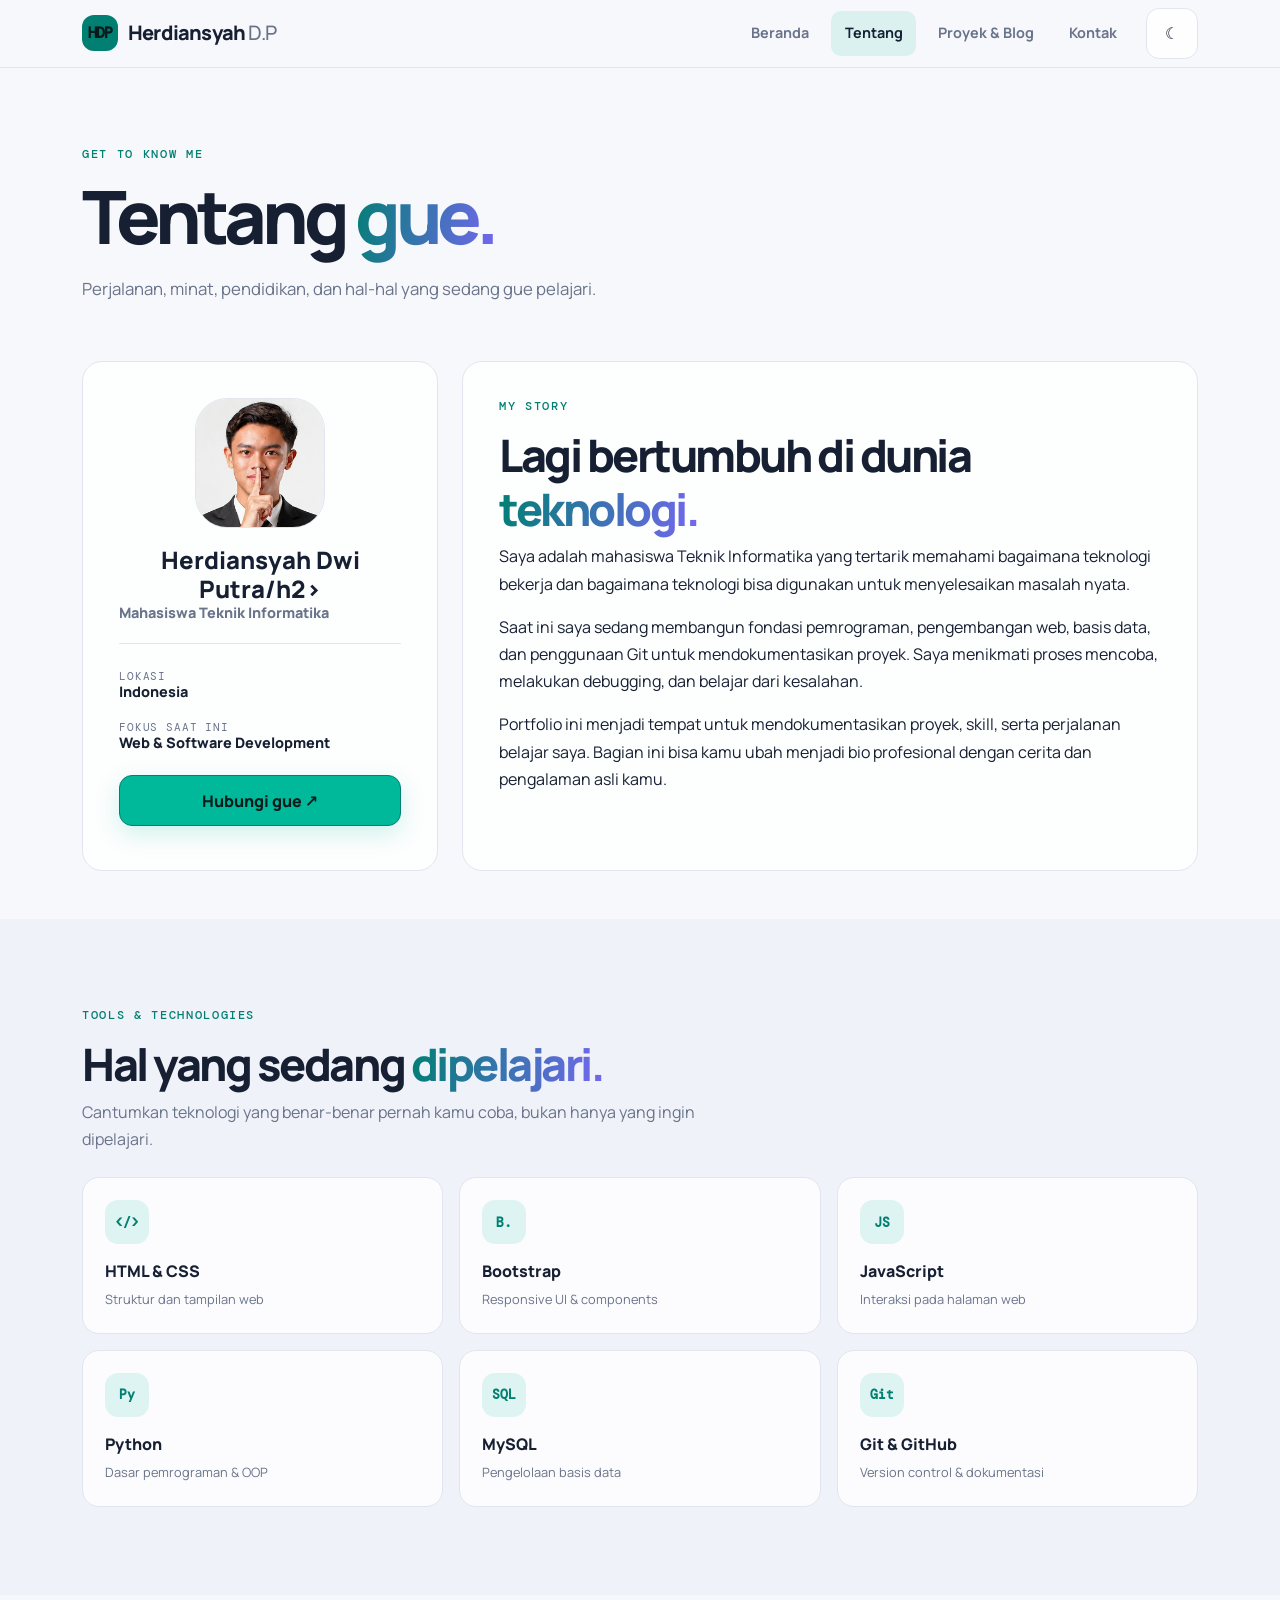
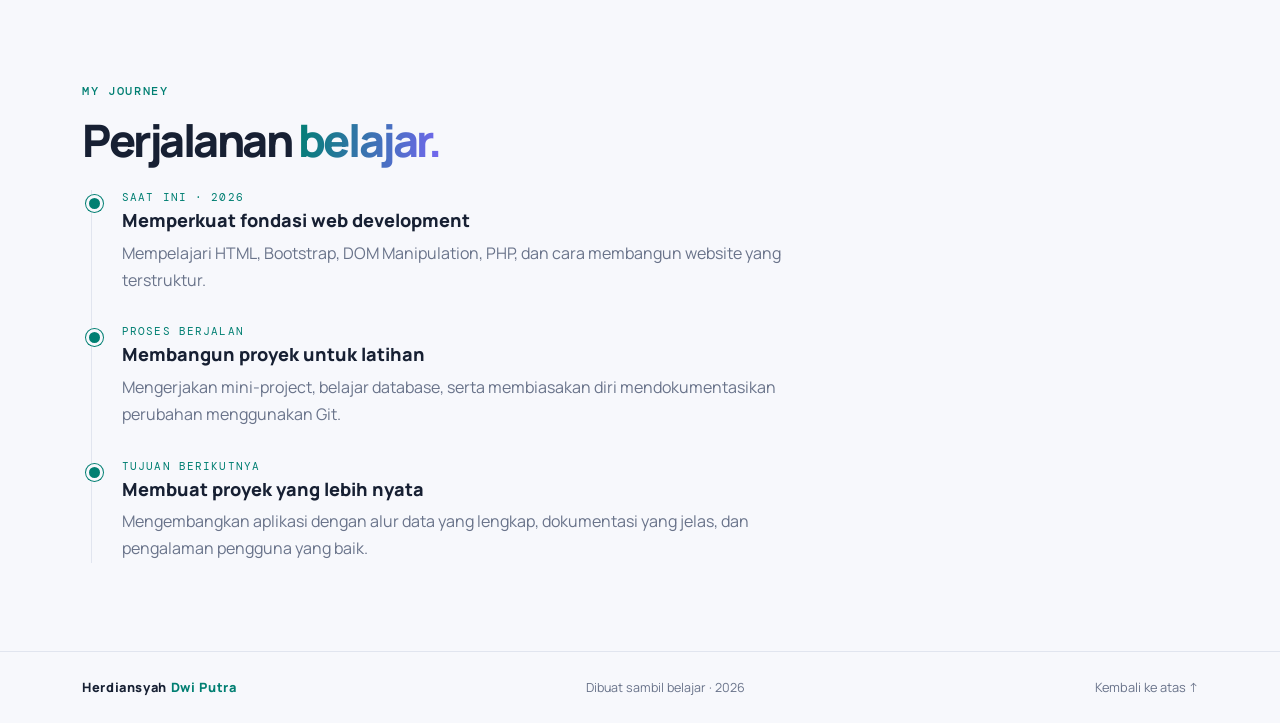
==== commit 5d1acfc0: "update about 1" ====
--- a/about.html
+++ b/about.html
@@ -21,7 +21,7 @@
   <main>
     <section class="page-hero section-pad"><div class="container"><p class="eyebrow">GET TO KNOW ME</p><h1 class="page-title">Tentang <span class="text-gradient">gue.</span></h1><p class="page-intro">Perjalanan, minat, pendidikan, dan hal-hal yang sedang gue pelajari.</p></div></section>
     <section class="pb-5"><div class="container"><div class="row g-4 align-items-stretch">
-      <div class="col-lg-4"><div class="surface-card about-profile h-100"><img src="assets/img/foto-diri.webp" alt="Placeholder foto profil" class="about-avatar"><h2>Nama Kamu</h2><p class="muted-copy">Mahasiswa Teknik Informatika</p><div class="profile-divider"></div><p><span class="detail-label">LOKASI</span><br><span>Indonesia</span></p><p><span class="detail-label">FOKUS SAAT INI</span><br><span>Web Development & Software</span></p><a class="btn btn-accent w-100 mt-2" href="kontak.html">Hubungi gue ↗</a></div></div>
+      <div class="col-lg-4"><div class="surface-card about-profile h-100"><img src="assets/img/foto-diri.webp" alt="Placeholder foto profil" class="about-avatar"><h2>Herdiansyah Dwi Putra/h2><p class="muted-copy">Mahasiswa Teknik Informatika</p><div class="profile-divider"></div><p><span class="detail-label">LOKASI</span><br><span>Indonesia</span></p><p><span class="detail-label">FOKUS SAAT INI</span><br><span>Web & Software Development</span></p><a class="btn btn-accent w-100 mt-2" href="kontak.html">Hubungi gue ↗</a></div></div>
       <div class="col-lg-8"><div class="surface-card h-100"><p class="eyebrow">MY STORY</p><h2 class="section-title">Lagi bertumbuh di dunia <span class="text-gradient">teknologi.</span></h2><p>Saya adalah mahasiswa Teknik Informatika yang tertarik memahami bagaimana teknologi bekerja dan bagaimana teknologi bisa digunakan untuk menyelesaikan masalah nyata.</p><p>Saat ini saya sedang membangun fondasi pemrograman, pengembangan web, basis data, dan penggunaan Git untuk mendokumentasikan proyek. Saya menikmati proses mencoba, melakukan debugging, dan belajar dari kesalahan.</p><p class="mb-0">Portfolio ini menjadi tempat untuk mendokumentasikan proyek, skill, serta perjalanan belajar saya. Bagian ini bisa kamu ubah menjadi bio profesional dengan cerita dan pengalaman asli kamu.</p></div></div>
     </div></div></section>
 
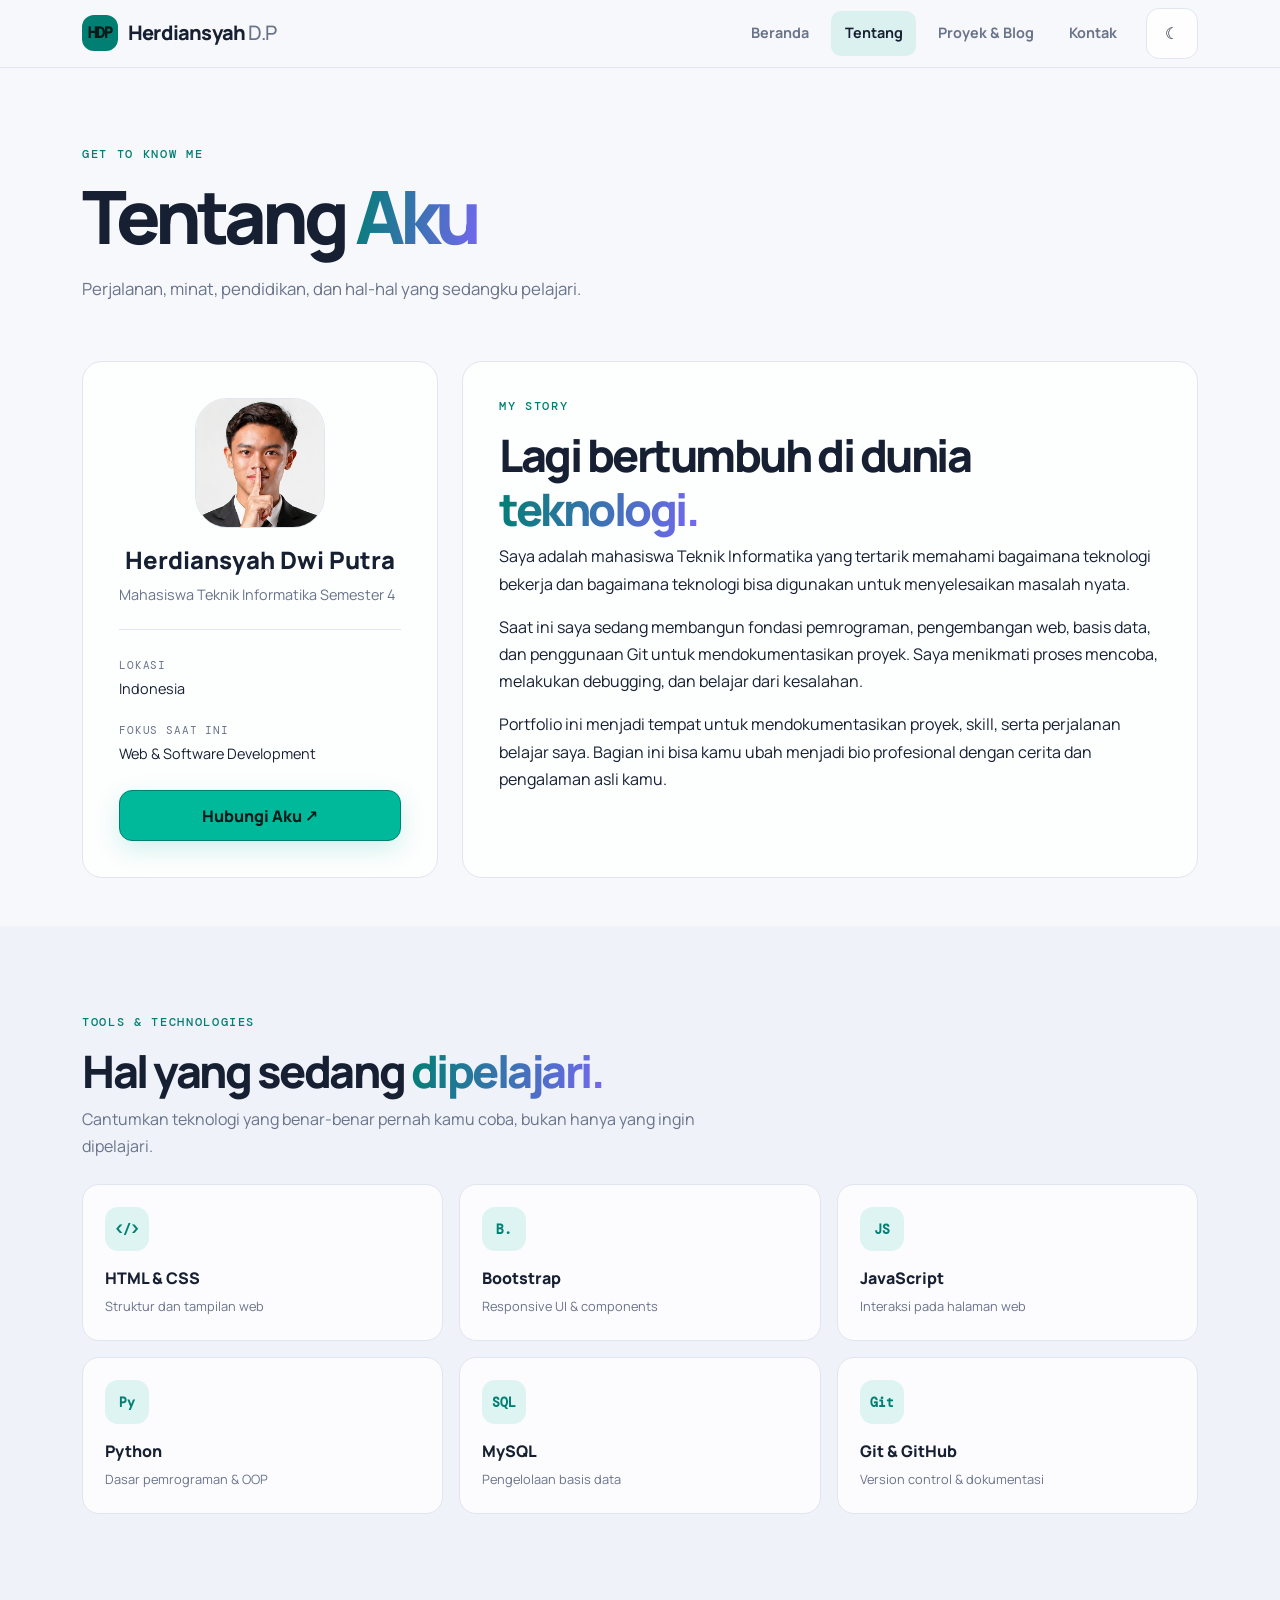
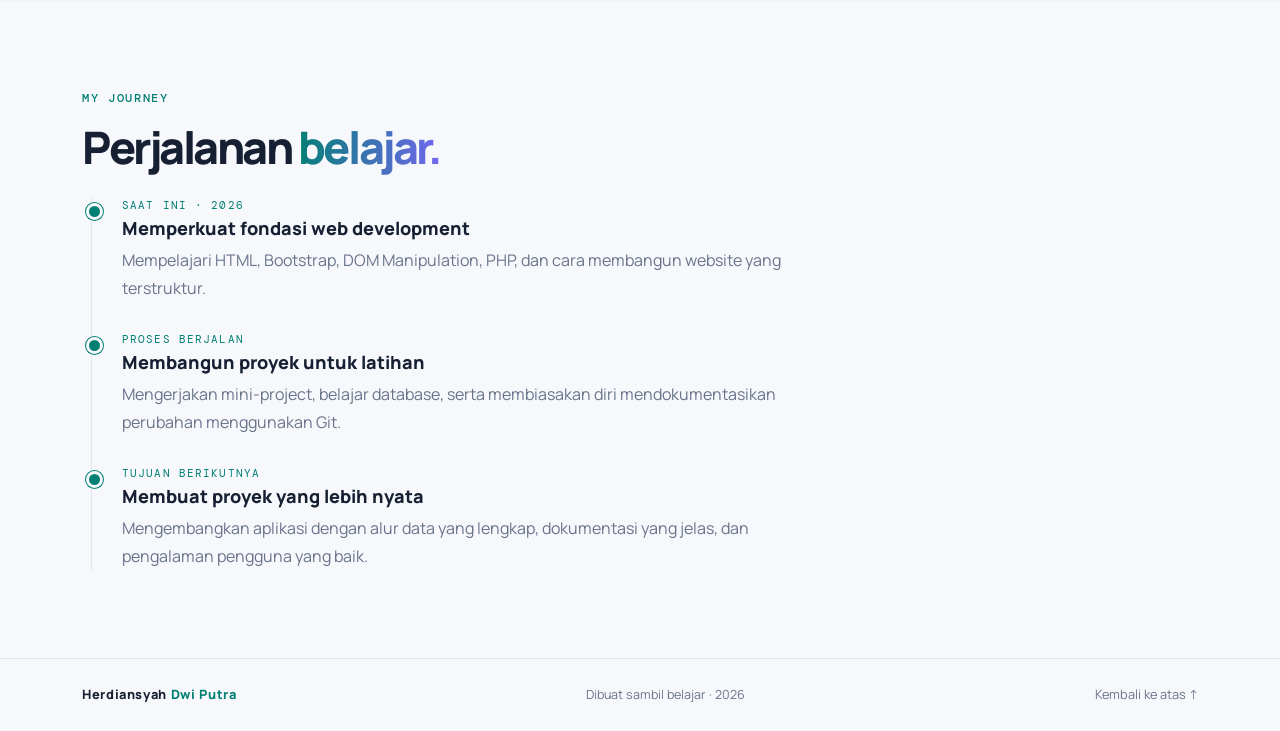
==== commit fed23825: "update about 2" ====
--- a/about.html
+++ b/about.html
@@ -19,9 +19,9 @@
   </div></nav>
 
   <main>
-    <section class="page-hero section-pad"><div class="container"><p class="eyebrow">GET TO KNOW ME</p><h1 class="page-title">Tentang <span class="text-gradient">gue.</span></h1><p class="page-intro">Perjalanan, minat, pendidikan, dan hal-hal yang sedang gue pelajari.</p></div></section>
+    <section class="page-hero section-pad"><div class="container"><p class="eyebrow">GET TO KNOW ME</p><h1 class="page-title">Tentang <span class="text-gradient">Aku</span></h1><p class="page-intro">Perjalanan, minat, pendidikan, dan hal-hal yang sedangku pelajari.</p></div></section>
     <section class="pb-5"><div class="container"><div class="row g-4 align-items-stretch">
-      <div class="col-lg-4"><div class="surface-card about-profile h-100"><img src="assets/img/foto-diri.webp" alt="Placeholder foto profil" class="about-avatar"><h2>Herdiansyah Dwi Putra/h2><p class="muted-copy">Mahasiswa Teknik Informatika</p><div class="profile-divider"></div><p><span class="detail-label">LOKASI</span><br><span>Indonesia</span></p><p><span class="detail-label">FOKUS SAAT INI</span><br><span>Web & Software Development</span></p><a class="btn btn-accent w-100 mt-2" href="kontak.html">Hubungi gue ↗</a></div></div>
+      <div class="col-lg-4"><div class="surface-card about-profile h-100"><img src="assets/img/foto-diri.webp" alt="Placeholder foto profil" class="about-avatar"><h2>Herdiansyah Dwi Putra</h2><p class="muted-copy">Mahasiswa Teknik Informatika Semester 4</p><div class="profile-divider"></div><p><span class="detail-label">LOKASI</span><br><span>Indonesia</span></p><p><span class="detail-label">FOKUS SAAT INI</span><br><span>Web & Software Development</span></p><a class="btn btn-accent w-100 mt-2" href="kontak.html">Hubungi Aku ↗</a></div></div>
       <div class="col-lg-8"><div class="surface-card h-100"><p class="eyebrow">MY STORY</p><h2 class="section-title">Lagi bertumbuh di dunia <span class="text-gradient">teknologi.</span></h2><p>Saya adalah mahasiswa Teknik Informatika yang tertarik memahami bagaimana teknologi bekerja dan bagaimana teknologi bisa digunakan untuk menyelesaikan masalah nyata.</p><p>Saat ini saya sedang membangun fondasi pemrograman, pengembangan web, basis data, dan penggunaan Git untuk mendokumentasikan proyek. Saya menikmati proses mencoba, melakukan debugging, dan belajar dari kesalahan.</p><p class="mb-0">Portfolio ini menjadi tempat untuk mendokumentasikan proyek, skill, serta perjalanan belajar saya. Bagian ini bisa kamu ubah menjadi bio profesional dengan cerita dan pengalaman asli kamu.</p></div></div>
     </div></div></section>
 
@@ -42,4 +42,4 @@
   </main>
   <footer class="site-footer"><div class="container d-flex flex-column flex-md-row align-items-center justify-content-between gap-2"><a class="footer-brand" href="index.html">Herdiansyah <span>Dwi Putra</span></a><p class="mb-0">Dibuat sambil belajar · <span data-year></span></p><a href="#top" class="back-top">Kembali ke atas ↑</a></div></footer>
   <script src="https://cdn.jsdelivr.net/npm/bootstrap@5.3.8/dist/js/bootstrap.bundle.min.js"></script><script src="assets/js/main.js"></script>
-</body></html>
+</body></html>
